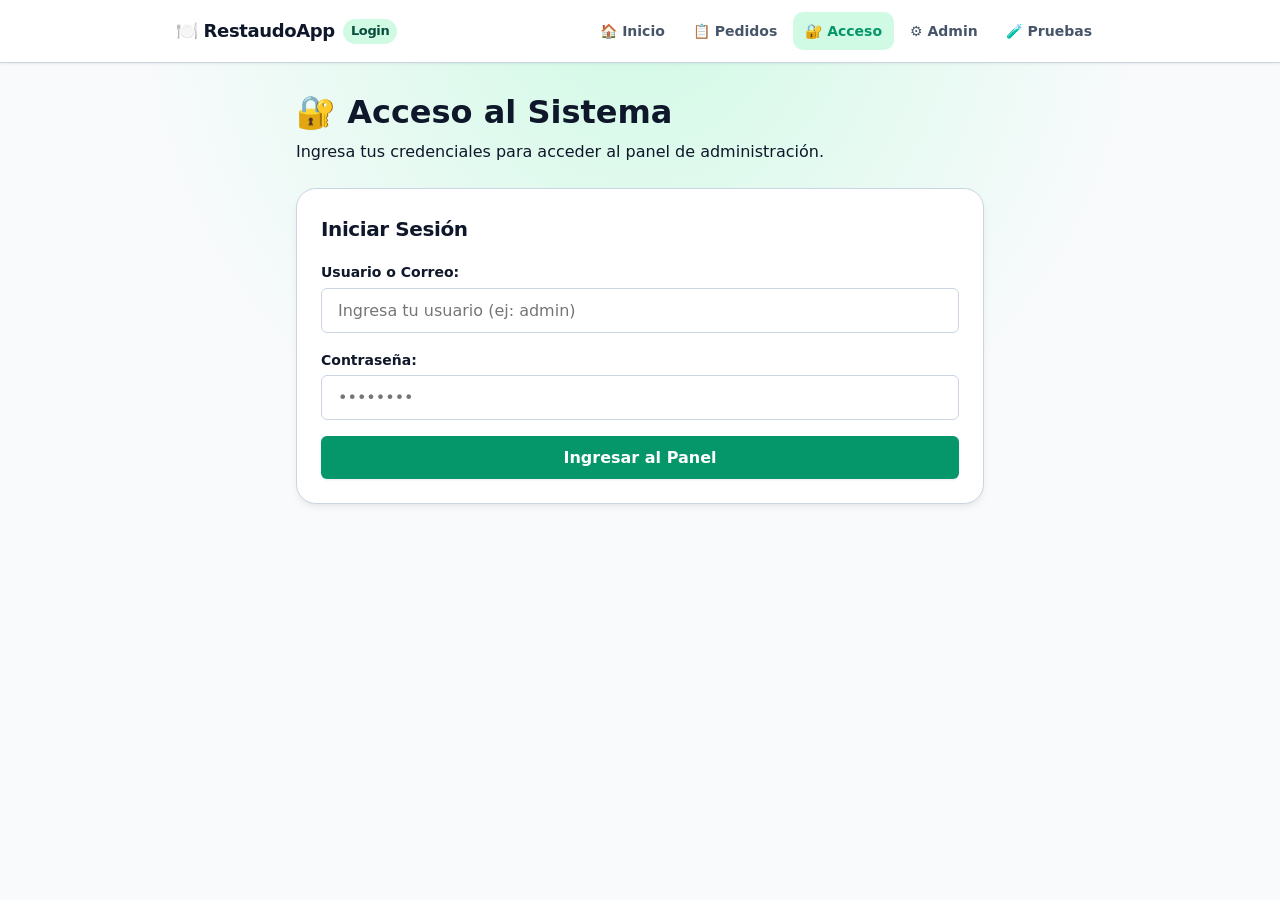
==== admin.html @ dc189461 "feat: renderizacion" ====
<!DOCTYPE html>
<html lang="es">
<head>
    <meta charset="UTF-8">
    <meta name="viewport" content="width=device-width, initial-scale=1.0">
    <title>RestoApp - Panel de Administración</title>
    <!-- Hoja de estilos unificada -->
    <link rel="stylesheet" href="css/styles.css">
</head>
<body>

    <!-- Barra de Navegación Global Compartida -->
    <header class="global-header">
        <div class="global-nav-container">
            <a href="index.html" class="brand-link">
                <span>🍽️ RestoApp</span>
                <span class="brand-badge">Admin</span>
            </a>

            <nav aria-label="Navegación principal">
                <ul class="nav-menu">
                    <li><a href="index.html" class="nav-menu-link">🏠 Inicio</a></li>
                    <li><a href="pedido.html" class="nav-menu-link">📋 Pedidos</a></li>
                    <li><a href="login.html" class="nav-menu-link">🔐 Acceso</a></li>
                    <li><a href="admin.html" class="nav-menu-link active">⚙️ Admin</a></li>
                    <li><a href="tests/test-runner.html" class="nav-menu-link">🧪 Pruebas</a></li>
                </ul>
            </nav>

            <div class="nav-actions">
                <span id="navUserBadge"></span>
                <button id="themeToggleBtn" class="theme-toggle-btn">🌙 Modo Oscuro</button>
            </div>
        </div>
    </header>

    <main class="app-container">
        <header class="app-header">
            <h1>⚙️ Panel de Administración</h1>
            <p>Gestiona el catálogo de platos conectado a Firebase Realtime Database.</p>
        </header>

        <!-- Mensaje de estado -->
        <div id="prodAlert" class="alert" role="alert"></div>

        <!-- Formulario para crear platos -->
        <section class="card">
            <h2 class="card-title">Crear Nuevo Plato</h2>
            
            <form id="formCreateProduct" class="form-layout" novalidate>
                <div class="form-group">
                    <label for="inputProdName" class="form-label">Nombre del Plato:</label>
                    <input 
                        type="text" 
                        id="inputProdName" 
                        class="form-control" 
                        placeholder="Ej: Pasta Carbonara" 
                        maxlength="100"
                        required
                    >
                </div>

                <div class="form-group">
                    <label for="inputProdPrice" class="form-label">Precio ($):</label>
                    <input 
                        type="number" 
                        id="inputProdPrice" 
                        class="form-control" 
                        min="1" 
                        max="50000000"
                        step="any" 
                        placeholder="Ej: 25000" 
                        required
                    >
                </div>

                <button type="submit" id="btnCrearProducto" class="btn btn-primary">
                    Guardar Plato en Firebase
                </button>
            </form>
        </section>

        <!-- Vista previa de platos en el catálogo -->
        <section class="card">
            <h2 class="card-title">Platos Registrados en el Menú</h2>
            <div id="menuItemsList" class="items-list">
                <!-- Se llena dinámicamente desde Firebase -->
            </div>
        </section>

        <!-- Botón para cerrar sesión -->
        <button id="btnLogout" class="btn btn-danger">
            Cerrar Sesión
        </button>
    </main>

    <!-- Scripts Modulares -->
    <script type="module" src="js/navbar.js"></script>
    <script type="module" src="js/pages/adminPage.js"></script>
</body>
</html>
---- css/styles.css ----
/* ==========================================================================
   RestoApp - Sistema de Gestión Gastronómica (MPA)
   Hoja de estilos unificada y modular (css/styles.css)
   ========================================================================== */

/* --------------------------------------------------------------------------
   1. Custom Properties (Variables de diseño / Design Tokens)
   -------------------------------------------------------------------------- */
:root {
  /* Paleta de Colores - Modo Claro (WCAG AA 4.5:1) */
  --color-primary: #059669;          /* Verde esmeralda accesible */
  --color-primary-hover: #047857;
  --color-primary-light: #d1fae5;
  --color-primary-text: #064e3b;
  --color-primary-glow: rgba(5, 150, 105, 0.2);
  
  --color-secondary: #2563eb;        /* Azul moderno */
  --color-secondary-hover: #1d4ed8;
  --color-secondary-light: #dbeafe;
  --color-secondary-text: #1e3a8a;
  
  --color-bg: #f8fafc;               /* Fondo neutro claro */
  --color-surface: #ffffff;          /* Tarjetas y modales */
  --color-surface-alt: #f1f5f9;      /* Fondos secundarios */
  
  --color-text-main: #0f172a;        /* Texto principal */
  --color-text-muted: #475569;       /* Texto secundario (> 4.5:1) */
  
  --color-border: #cbd5e1;           /* Bordes suaves */
  --color-border-focus: #059669;
  
  --color-success: #15803d;
  --color-success-bg: #dcfce7;
  --color-success-text: #14532d;
  
  --color-danger: #b91c1c;
  --color-danger-hover: #991b1b;
  --color-danger-bg: #fee2e2;
  --color-danger-text: #7f1d1d;

  --color-warning: #b45309;
  --color-warning-bg: #fef3c7;
  --color-warning-text: #78350f;

  /* Tipografía */
  --font-family-base: system-ui, -apple-system, BlinkMacSystemFont, 'Segoe UI', Roboto, Helvetica, Arial, sans-serif;
  --font-size-xs: 0.8125rem;
  --font-size-sm: 0.875rem;
  --font-size-base: 1rem;
  --font-size-lg: 1.125rem;
  --font-size-xl: 1.25rem;
  --font-size-2xl: 1.5rem;
  --font-size-3xl: 2rem;
  --font-size-4xl: 2.25rem;

  /* Espaciados */
  --spacing-1: 0.25rem;
  --spacing-2: 0.5rem;
  --spacing-3: 0.75rem;
  --spacing-4: 1rem;
  --spacing-5: 1.25rem;
  --spacing-6: 1.5rem;
  --spacing-8: 2rem;
  --spacing-10: 2.5rem;

  /* Bordes y Sombras */
  --radius-sm: 6px;
  --radius-md: 10px;
  --radius-lg: 16px;
  --radius-xl: 20px;
  --radius-full: 9999px;
  --shadow-sm: 0 1px 3px 0 rgba(0, 0, 0, 0.08);
  --shadow-md: 0 4px 10px -2px rgba(0, 0, 0, 0.08), 0 2px 4px -2px rgba(0, 0, 0, 0.04);
  --shadow-lg: 0 12px 24px -4px rgba(0, 0, 0, 0.1), 0 4px 8px -2px rgba(0, 0, 0, 0.05);
  --shadow-glow: 0 0 25px var(--color-primary-glow);
  
  /* Transiciones */
  --transition-fast: 0.15s cubic-bezier(0.4, 0, 0.2, 1);
  --transition-normal: 0.25s cubic-bezier(0.4, 0, 0.2, 1);
}

/* --------------------------------------------------------------------------
   2. Soporte para Modo Oscuro (Dark Mode)
   -------------------------------------------------------------------------- */
@media (prefers-color-scheme: dark) {
  :root {
    --color-primary: #10b981;
    --color-primary-hover: #34d399;
    --color-primary-light: rgba(16, 185, 129, 0.18);
    --color-primary-text: #6ee7b7;
    --color-primary-glow: rgba(16, 185, 129, 0.25);

    --color-secondary: #3b82f6;
    --color-secondary-hover: #60a5fa;
    --color-secondary-light: rgba(59, 130, 246, 0.18);
    --color-secondary-text: #93c5fd;

    --color-bg: #0b0f19;
    --color-surface: #131b2e;
    --color-surface-alt: #1e293b;

    --color-text-main: #f8fafc;
    --color-text-muted: #94a3b8;

    --color-border: #24324f;
    --color-border-focus: #10b981;

    --color-success: #22c55e;
    --color-success-bg: rgba(34, 197, 94, 0.18);
    --color-success-text: #86efac;

    --color-danger: #ef4444;
    --color-danger-hover: #f87171;
    --color-danger-bg: rgba(239, 68, 68, 0.18);
    --color-danger-text: #fca5a5;

    --color-warning: #f59e0b;
    --color-warning-bg: rgba(245, 158, 11, 0.18);
    --color-warning-text: #fcd34d;

    --shadow-md: 0 4px 14px 0 rgba(0, 0, 0, 0.4);
    --shadow-lg: 0 12px 28px 0 rgba(0, 0, 0, 0.5);
  }
}

body.dark-theme,
[data-theme="dark"] {
  --color-primary: #10b981;
  --color-primary-hover: #34d399;
  --color-primary-light: rgba(16, 185, 129, 0.18);
  --color-primary-text: #6ee7b7;
  --color-primary-glow: rgba(16, 185, 129, 0.25);

  --color-secondary: #3b82f6;
  --color-secondary-hover: #60a5fa;
  --color-secondary-light: rgba(59, 130, 246, 0.18);
  --color-secondary-text: #93c5fd;

  --color-bg: #0b0f19;
  --color-surface: #131b2e;
  --color-surface-alt: #1e293b;

  --color-text-main: #f8fafc;
  --color-text-muted: #94a3b8;

  --color-border: #24324f;
  --color-border-focus: #10b981;

  --color-success: #22c55e;
  --color-success-bg: rgba(34, 197, 94, 0.18);
  --color-success-text: #86efac;

  --color-danger: #ef4444;
  --color-danger-hover: #f87171;
  --color-danger-bg: rgba(239, 68, 68, 0.18);
  --color-danger-text: #fca5a5;

  --color-warning: #f59e0b;
  --color-warning-bg: rgba(245, 158, 11, 0.18);
  --color-warning-text: #fcd34d;
}

/* --------------------------------------------------------------------------
   3. Reset & Estilos Base
   -------------------------------------------------------------------------- */
*, *::before, *::after {
  box-sizing: border-box;
  margin: 0;
  padding: 0;
}

body {
  font-family: var(--font-family-base);
  background-color: var(--color-bg);
  background-image: radial-gradient(circle at 50% 0%, var(--color-primary-light) 0%, transparent 45%);
  background-repeat: no-repeat;
  color: var(--color-text-main);
  line-height: 1.6;
  min-height: 100vh;
  display: flex;
  flex-direction: column;
  align-items: center;
  padding: 0 0 var(--spacing-8) 0;
  -webkit-font-smoothing: antialiased;
  transition: background-color var(--transition-normal), color var(--transition-normal);
}

/* --------------------------------------------------------------------------
   4. Animaciones (@keyframes)
   -------------------------------------------------------------------------- */
@keyframes fadeInScale {
  from {
    opacity: 0;
    transform: scale(0.98) translateY(8px);
  }
  to {
    opacity: 1;
    transform: scale(1) translateY(0);
  }
}

@keyframes slideDownAlert {
  from {
    opacity: 0;
    transform: translateY(-8px);
  }
  to {
    opacity: 1;
    transform: translateY(0);
  }
}

@keyframes pulseDot {
  0% { transform: scale(0.95); opacity: 0.8; }
  50% { transform: scale(1.25); opacity: 1; }
  100% { transform: scale(0.95); opacity: 0.8; }
}

/* --------------------------------------------------------------------------
   5. Barra de Navegación Global (Header / Navbar)
   -------------------------------------------------------------------------- */
.global-header {
  width: 100%;
  background: var(--color-surface);
  backdrop-filter: blur(12px);
  border-bottom: 1px solid var(--color-border);
  box-shadow: var(--shadow-sm);
  position: sticky;
  top: 0;
  z-index: 100;
  transition: background-color var(--transition-normal), border-color var(--transition-normal);
}

.global-nav-container {
  max-width: 960px;
  margin: 0 auto;
  padding: var(--spacing-3) var(--spacing-4);
  display: flex;
  align-items: center;
  justify-content: space-between;
  gap: var(--spacing-4);
}

.brand-link {
  display: flex;
  align-items: center;
  gap: var(--spacing-2);
  text-decoration: none;
  font-weight: 800;
  font-size: var(--font-size-lg);
  color: var(--color-text-main);
  letter-spacing: -0.02em;
  transition: transform var(--transition-fast);
}

.brand-link:hover {
  transform: scale(1.02);
}

.brand-badge {
  font-size: var(--font-size-xs);
  font-weight: 700;
  background: var(--color-primary-light);
  color: var(--color-primary-text);
  padding: 2px 8px;
  border-radius: var(--radius-full);
}

.nav-menu {
  display: flex;
  align-items: center;
  list-style: none;
  gap: var(--spacing-1);
}

.nav-menu-link {
  display: inline-flex;
  align-items: center;
  gap: var(--spacing-1);
  padding: var(--spacing-2) var(--spacing-3);
  font-size: var(--font-size-sm);
  font-weight: 600;
  color: var(--color-text-muted);
  text-decoration: none;
  border-radius: var(--radius-md);
  transition: color var(--transition-fast), background-color var(--transition-fast);
}

.nav-menu-link:hover {
  color: var(--color-text-main);
  background-color: var(--color-surface-alt);
}

.nav-menu-link.active {
  color: var(--color-primary);
  background-color: var(--color-primary-light);
}

.nav-actions {
  display: flex;
  align-items: center;
  gap: var(--spacing-2);
}

.theme-toggle-btn {
  background: var(--color-surface-alt);
  color: var(--color-text-main);
  border: 1px solid var(--color-border);
  border-radius: var(--radius-full);
  padding: var(--spacing-2) var(--spacing-3);
  font-size: var(--font-size-xs);
  font-weight: 600;
  cursor: pointer;
  display: inline-flex;
  align-items: center;
  gap: var(--spacing-1);
  transition: all var(--transition-fast);
}

.theme-toggle-btn:hover {
  border-color: var(--color-primary);
  transform: scale(1.04);
}

.user-pill {
  font-size: var(--font-size-xs);
  font-weight: 700;
  background: var(--color-secondary-light);
  color: var(--color-secondary-text);
  padding: var(--spacing-1) var(--spacing-3);
  border-radius: var(--radius-full);
  display: inline-flex;
  align-items: center;
}

/* --------------------------------------------------------------------------
   6. Layout Principal y Hero de Inicio (index.html)
   -------------------------------------------------------------------------- */
.app-container {
  width: 100%;
  max-width: 720px;
  margin: var(--spacing-6) auto 0 auto;
  padding: 0 var(--spacing-4);
  display: flex;
  flex-direction: column;
  gap: var(--spacing-6);
  animation: fadeInScale 0.35s ease-out;
}

/* Hero Header Especial */
.hero-card {
  text-align: center;
  padding: var(--spacing-8) var(--spacing-6);
  background: var(--color-surface);
  border: 1px solid var(--color-border);
  border-radius: var(--radius-xl);
  box-shadow: var(--shadow-lg);
  display: flex;
  flex-direction: column;
  align-items: center;
  gap: var(--spacing-3);
  position: relative;
  overflow: hidden;
}

.hero-pill-tag {
  display: inline-flex;
  align-items: center;
  gap: var(--spacing-1);
  padding: var(--spacing-1) var(--spacing-3);
  background: var(--color-primary-light);
  color: var(--color-primary-text);
  border-radius: var(--radius-full);
  font-size: var(--font-size-xs);
  font-weight: 700;
  text-transform: uppercase;
  letter-spacing: 0.04em;
}

.hero-title {
  font-size: var(--font-size-3xl);
  font-weight: 900;
  color: var(--color-text-main);
  letter-spacing: -0.03em;
  line-height: 1.2;
}

.hero-subtitle {
  color: var(--color-text-muted);
  font-size: var(--font-size-base);
  max-width: 520px;
  line-height: 1.6;
}

.hero-cta-group {
  display: flex;
  gap: var(--spacing-3);
  margin-top: var(--spacing-2);
  width: 100%;
  max-width: 440px;
}

.btn-hero {
  flex: 1;
  padding: var(--spacing-3) var(--spacing-4);
  font-size: var(--font-size-sm);
  font-weight: 700;
  border-radius: var(--radius-md);
  text-decoration: none;
  display: inline-flex;
  align-items: center;
  justify-content: center;
  gap: var(--spacing-2);
  transition: all var(--transition-fast);
}

.btn-hero-primary {
  background: var(--color-primary);
  color: #ffffff;
  box-shadow: 0 4px 12px var(--color-primary-glow);
}

.btn-hero-primary:hover {
  background: var(--color-primary-hover);
  transform: translateY(-2px);
  box-shadow: 0 6px 16px var(--color-primary-glow);
}

.btn-hero-secondary {
  background: var(--color-surface-alt);
  color: var(--color-text-main);
  border: 1px solid var(--color-border);
}

.btn-hero-secondary:hover {
  background: var(--color-surface);
  border-color: var(--color-primary);
  transform: translateY(-2px);
}

/* Indicador de Estado de Conexión */
.status-indicator {
  display: inline-flex;
  align-items: center;
  gap: var(--spacing-2);
  padding: var(--spacing-1) var(--spacing-4);
  background-color: var(--color-surface-alt);
  border: 1px solid var(--color-border);
  border-radius: var(--radius-full);
  font-size: var(--font-size-xs);
  color: var(--color-text-muted);
}

.status-dot {
  width: 8px;
  height: 8px;
  border-radius: 50%;
  background-color: #10b981;
  display: inline-block;
  animation: pulseDot 2s infinite ease-in-out;
}

/* Barra de Chips de Características */
.features-bar {
  display: flex;
  justify-content: center;
  flex-wrap: wrap;
  gap: var(--spacing-2);
  margin-top: var(--spacing-2);
}

.feature-chip {
  display: inline-flex;
  align-items: center;
  gap: var(--spacing-1);
  padding: var(--spacing-1) var(--spacing-3);
  background-color: var(--color-surface-alt);
  border: 1px solid var(--color-border);
  border-radius: var(--radius-full);
  font-size: var(--font-size-xs);
  font-weight: 600;
  color: var(--color-text-muted);
}

/* --------------------------------------------------------------------------
   7. Tarjetas (Cards)
   -------------------------------------------------------------------------- */
.card {
  background: var(--color-surface);
  border: 1px solid var(--color-border);
  border-radius: var(--radius-xl);
  padding: var(--spacing-6);
  box-shadow: var(--shadow-md);
  transition: background-color var(--transition-normal), border-color var(--transition-normal), box-shadow var(--transition-normal);
}

.card-title {
  font-size: var(--font-size-xl);
  font-weight: 700;
  color: var(--color-text-main);
  margin-bottom: var(--spacing-4);
  letter-spacing: -0.02em;
}

/* --------------------------------------------------------------------------
   8. Grid de Módulos (Menu Cards en index.html)
   -------------------------------------------------------------------------- */
.menu-grid {
  display: grid;
  grid-template-columns: 1fr;
  gap: var(--spacing-4);
}

.menu-card {
  display: flex;
  flex-direction: column;
  gap: var(--spacing-2);
  padding: var(--spacing-5);
  border: 1px solid var(--color-border);
  border-radius: var(--radius-lg);
  background: var(--color-surface);
  text-decoration: none;
  color: var(--color-text-main);
  transition: transform var(--transition-fast), border-color var(--transition-fast), box-shadow var(--transition-fast);
  box-shadow: var(--shadow-sm);
  position: relative;
  overflow: hidden;
}

.menu-card::before {
  content: '';
  position: absolute;
  top: 0;
  left: 0;
  width: 5px;
  height: 100%;
  background: var(--color-primary);
  opacity: 0;
  transition: opacity var(--transition-fast);
}

.menu-card:hover {
  transform: translateY(-3px);
  border-color: var(--color-primary);
  box-shadow: var(--shadow-lg);
}

.menu-card:hover::before {
  opacity: 1;
}

.menu-card-header {
  display: flex;
  justify-content: space-between;
  align-items: center;
  gap: var(--spacing-2);
}

.menu-card h3 {
  font-size: var(--font-size-lg);
  font-weight: 700;
  color: var(--color-text-main);
  transition: color var(--transition-fast);
}

.menu-card:hover h3 {
  color: var(--color-primary);
}

.menu-card p {
  font-size: var(--font-size-sm);
  color: var(--color-text-muted);
  line-height: 1.5;
}

.menu-card-action {
  font-size: var(--font-size-xs);
  font-weight: 700;
  color: var(--color-secondary);
  margin-top: var(--spacing-1);
  display: inline-flex;
  align-items: center;
  gap: var(--spacing-1);
  transition: transform var(--transition-fast), color var(--transition-fast);
}

.menu-card:hover .menu-card-action {
  color: var(--color-primary);
  transform: translateX(4px);
}

.badge {
  font-size: 0.7rem;
  font-weight: 700;
  padding: 2px 8px;
  border-radius: var(--radius-full);
  text-transform: uppercase;
  letter-spacing: 0.05em;
}

.badge-primary { background: var(--color-primary-light); color: var(--color-primary-text); }
.badge-secondary { background: var(--color-secondary-light); color: var(--color-secondary-text); }
.badge-warning { background: var(--color-warning-bg); color: var(--color-warning-text); }
.badge-info { background: #e0f2fe; color: #0369a1; }

.btn-link {
  font-size: var(--font-size-sm);
  font-weight: 700;
  color: var(--color-primary);
  text-decoration: none;
  transition: color var(--transition-fast);
}

.btn-link:hover {
  color: var(--color-primary-hover);
  text-decoration: underline;
}

/* --------------------------------------------------------------------------
   9. Formularios
   -------------------------------------------------------------------------- */
.form-layout {
  display: flex;
  flex-direction: column;
  gap: var(--spacing-4);
}

.form-group {
  display: flex;
  flex-direction: column;
  gap: var(--spacing-1);
}

.form-label {
  font-size: var(--font-size-sm);
  font-weight: 600;
  color: var(--color-text-main);
}

.form-control {
  width: 100%;
  padding: var(--spacing-3) var(--spacing-4);
  font-size: var(--font-size-base);
  font-family: inherit;
  color: var(--color-text-main);
  background-color: var(--color-surface);
  border: 1px solid var(--color-border);
  border-radius: var(--radius-sm);
  outline: none;
  transition: border-color var(--transition-fast), box-shadow var(--transition-fast), background-color var(--transition-normal);
}

.form-control:focus,
.form-control:focus-visible {
  border-color: var(--color-border-focus);
  box-shadow: 0 0 0 3px rgba(16, 185, 129, 0.25);
}

.form-control[readonly],
.form-control:disabled {
  background-color: var(--color-surface-alt);
  color: var(--color-text-muted);
  cursor: not-allowed;
}

/* --------------------------------------------------------------------------
   10. Botones
   -------------------------------------------------------------------------- */
.btn {
  display: inline-flex;
  align-items: center;
  justify-content: center;
  gap: var(--spacing-2);
  width: 100%;
  padding: var(--spacing-3) var(--spacing-5);
  font-size: var(--font-size-base);
  font-weight: 700;
  font-family: inherit;
  border: none;
  border-radius: var(--radius-sm);
  cursor: pointer;
  text-decoration: none;
  transition: background-color var(--transition-fast), transform var(--transition-fast), box-shadow var(--transition-fast);
  box-shadow: var(--shadow-sm);
}

.btn:focus-visible {
  outline: 3px solid var(--color-secondary);
  outline-offset: 2px;
}

.btn:active {
  transform: translateY(0);
}

.btn:disabled {
  opacity: 0.65;
  cursor: not-allowed;
  transform: none;
}

.btn-primary {
  background-color: var(--color-primary);
  color: #ffffff;
}

.btn-primary:hover:not(:disabled) {
  background-color: var(--color-primary-hover);
  transform: translateY(-1px);
  box-shadow: var(--shadow-md);
}

.btn-danger {
  background-color: var(--color-danger);
  color: #ffffff;
}

.btn-danger:hover:not(:disabled) {
  background-color: var(--color-danger-hover);
  transform: translateY(-1px);
}

/* --------------------------------------------------------------------------
   11. Alertas y Resumen
   -------------------------------------------------------------------------- */
.alert {
  padding: var(--spacing-4);
  border-radius: var(--radius-md);
  font-size: var(--font-size-sm);
  font-weight: 500;
  line-height: 1.5;
  display: none;
}

.alert.show {
  display: block;
  animation: slideDownAlert 0.25s cubic-bezier(0.16, 1, 0.3, 1);
}

.alert-success {
  background-color: var(--color-success-bg);
  color: var(--color-success-text);
  border: 1px solid var(--color-success);
}

.alert-danger {
  background-color: var(--color-danger-bg);
  color: var(--color-danger-text);
  border: 1px solid var(--color-danger);
}

.alert-info {
  background-color: var(--color-primary-light);
  color: var(--color-primary-text);
  border: 1px solid var(--color-primary);
}

.order-summary {
  display: flex;
  flex-direction: column;
  gap: var(--spacing-2);
}

.summary-row {
  display: flex;
  justify-content: space-between;
  font-size: var(--font-size-sm);
}

.summary-row.total {
  font-size: var(--font-size-lg);
  font-weight: 700;
  border-top: 1px solid var(--color-border);
  padding-top: var(--spacing-2);
  margin-top: var(--spacing-1);
}

.items-list {
  display: flex;
  flex-direction: column;
  gap: var(--spacing-2);
  margin-top: var(--spacing-4);
  max-height: 260px;
  overflow-y: auto;
}

.item-badge {
  display: flex;
  justify-content: space-between;
  align-items: center;
  padding: var(--spacing-3) var(--spacing-4);
  background-color: var(--color-surface-alt);
  border: 1px solid var(--color-border);
  border-radius: var(--radius-sm);
  font-size: var(--font-size-sm);
  transition: transform var(--transition-fast), border-color var(--transition-fast);
}

.item-badge:hover {
  border-color: var(--color-primary);
  transform: translateX(2px);
}

/* --------------------------------------------------------------------------
   12. Media Queries (Responsividad y Menú Móvil)
   -------------------------------------------------------------------------- */
@media (max-width: 680px) {
  .global-nav-container {
    flex-direction: column;
    align-items: stretch;
    gap: var(--spacing-2);
  }

  .nav-menu {
    overflow-x: auto;
    white-space: nowrap;
    padding-bottom: var(--spacing-1);
    justify-content: flex-start;
  }

  .nav-actions {
    justify-content: space-between;
  }

  .app-container {
    max-width: 100%;
    margin-top: var(--spacing-4);
  }

  .hero-card {
    padding: var(--spacing-6) var(--spacing-4);
  }

  .hero-title {
    font-size: var(--font-size-2xl);
  }

  .hero-cta-group {
    flex-direction: column;
    width: 100%;
  }

  .card {
    padding: var(--spacing-4);
  }
}
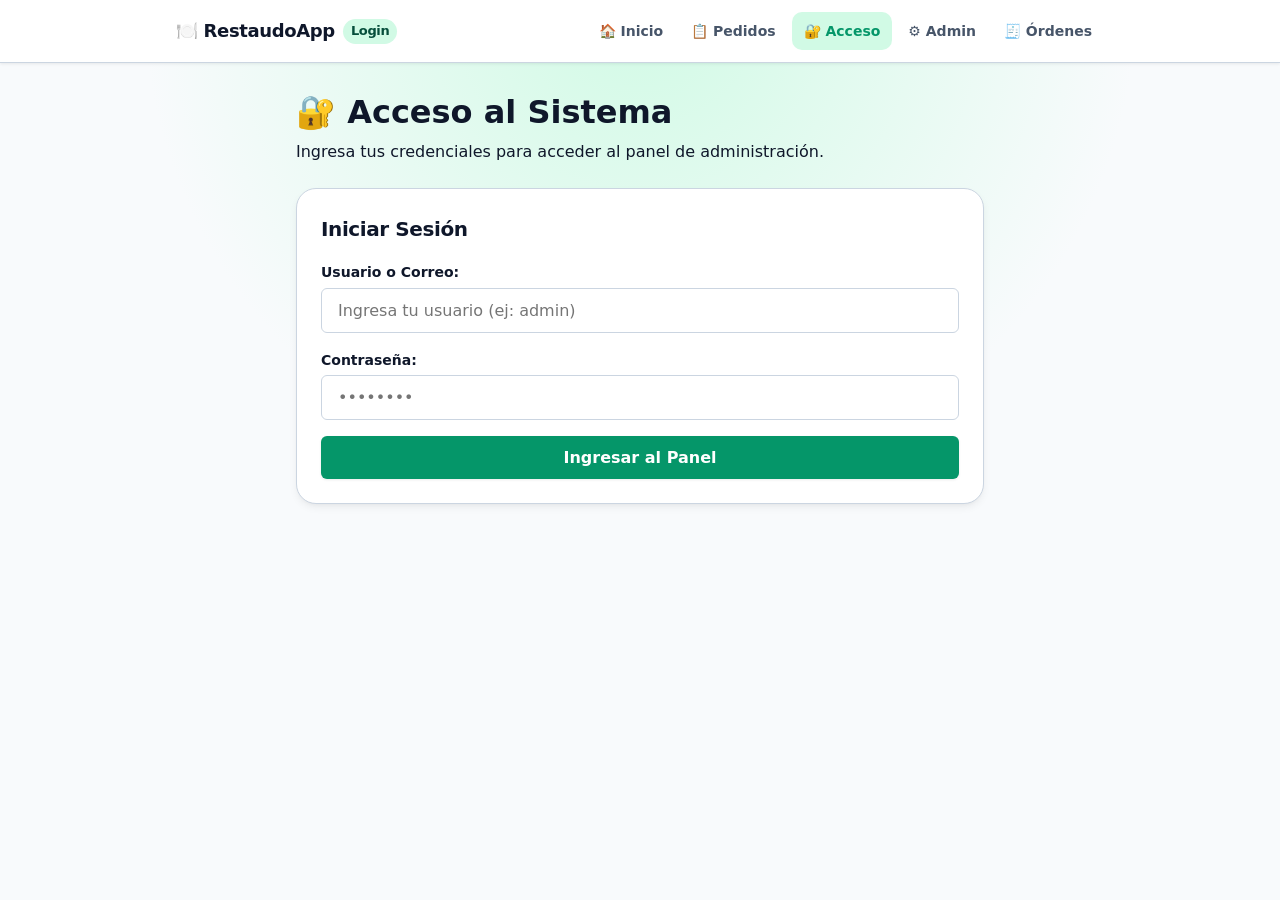
==== commit 98f8386c: "feat: proyecto mejorado" ====
--- a/admin.html
+++ b/admin.html
@@ -23,7 +23,7 @@
                     <li><a href="pedido.html" class="nav-menu-link">📋 Pedidos</a></li>
                     <li><a href="login.html" class="nav-menu-link">🔐 Acceso</a></li>
                     <li><a href="admin.html" class="nav-menu-link active">⚙️ Admin</a></li>
-                    <li><a href="tests/test-runner.html" class="nav-menu-link">🧪 Pruebas</a></li>
+                    <li><a href="orders.html" class="nav-menu-link">🧾 Órdenes</a></li>
                 </ul>
             </nav>
 
@@ -43,10 +43,16 @@
         <!-- Mensaje de estado -->
         <div id="prodAlert" class="alert" role="alert"></div>
 
-        <!-- Formulario para crear platos -->
+        <!-- Formulario para crear / editar platos -->
         <section class="card">
-            <h2 class="card-title">Crear Nuevo Plato</h2>
-            
+            <h2 class="card-title" id="formSectionTitle">Crear Nuevo Plato</h2>
+
+            <!-- Banner visible solo cuando se está editando un plato existente -->
+            <div id="editBanner" class="form-edit-banner">
+                <span>✏️ Editando: <strong id="editBannerName"></strong></span>
+                <button type="button" id="btnCancelarEdicion">Cancelar edición</button>
+            </div>
+
             <form id="formCreateProduct" class="form-layout" novalidate>
                 <div class="form-group">
                     <label for="inputProdName" class="form-label">Nombre del Plato:</label>
@@ -83,6 +89,18 @@
         <!-- Vista previa de platos en el catálogo -->
         <section class="card">
             <h2 class="card-title">Platos Registrados en el Menú</h2>
+
+            <div class="catalog-toolbar">
+                <input
+                    type="search"
+                    id="adminMenuSearch"
+                    class="form-control catalog-search"
+                    placeholder="🔍 Buscar plato registrado..."
+                    aria-label="Buscar plato en el menú"
+                >
+                <span id="adminMenuCount" class="catalog-count">0 platos</span>
+            </div>
+
             <div id="menuItemsList" class="items-list">
                 <!-- Se llena dinámicamente desde Firebase -->
             </div>
--- a/css/styles.css
+++ b/css/styles.css
@@ -802,7 +802,262 @@
 }
 
 /* --------------------------------------------------------------------------
-   12. Media Queries (Responsividad y Menú Móvil)
+   13. Catálogo de Platos (index.html)
+   -------------------------------------------------------------------------- */
+.catalog-toolbar {
+  display: flex;
+  align-items: center;
+  gap: var(--spacing-3);
+  margin-bottom: var(--spacing-5);
+}
+
+.catalog-search {
+  flex: 1;
+}
+
+.catalog-count {
+  flex-shrink: 0;
+  font-size: var(--font-size-xs);
+  font-weight: 700;
+  color: var(--color-text-muted);
+  background: var(--color-surface-alt);
+  border: 1px solid var(--color-border);
+  padding: var(--spacing-2) var(--spacing-3);
+  border-radius: var(--radius-full);
+  white-space: nowrap;
+}
+
+.catalog-grid {
+  display: grid;
+  grid-template-columns: repeat(auto-fill, minmax(220px, 1fr));
+  gap: var(--spacing-4);
+}
+
+.catalog-card {
+  display: flex;
+  flex-direction: column;
+  align-items: center;
+  text-align: center;
+  gap: var(--spacing-2);
+  padding: var(--spacing-5) var(--spacing-4);
+  background: var(--color-surface);
+  border: 1px solid var(--color-border);
+  border-radius: var(--radius-lg);
+  box-shadow: var(--shadow-sm);
+  transition: transform var(--transition-fast), border-color var(--transition-fast), box-shadow var(--transition-fast);
+  animation: fadeInScale 0.3s ease-out;
+}
+
+.catalog-card:hover {
+  transform: translateY(-4px);
+  border-color: var(--color-primary);
+  box-shadow: var(--shadow-lg);
+}
+
+.catalog-card-icon {
+  width: 56px;
+  height: 56px;
+  display: flex;
+  align-items: center;
+  justify-content: center;
+  font-size: 1.75rem;
+  background: var(--color-primary-light);
+  border-radius: var(--radius-full);
+  margin-bottom: var(--spacing-1);
+}
+
+.catalog-card-name {
+  font-size: var(--font-size-base);
+  font-weight: 700;
+  color: var(--color-text-main);
+  line-height: 1.3;
+}
+
+.catalog-card-price {
+  font-size: var(--font-size-lg);
+  font-weight: 800;
+  color: var(--color-primary);
+}
+
+.catalog-card-btn {
+  width: 100%;
+  margin-top: var(--spacing-2);
+  padding: var(--spacing-2) var(--spacing-4);
+  font-size: var(--font-size-sm);
+}
+
+.catalog-state {
+  text-align: center;
+  color: var(--color-text-muted);
+  font-size: var(--font-size-sm);
+  padding: var(--spacing-6) var(--spacing-4);
+  grid-column: 1 / -1;
+}
+
+/* --------------------------------------------------------------------------
+   14. Botones Sutiles de Acción (Admin: editar / eliminar)
+   -------------------------------------------------------------------------- */
+.admin-item {
+  gap: var(--spacing-3);
+}
+
+.admin-item-info {
+  display: flex;
+  flex-direction: column;
+  gap: 2px;
+  overflow: hidden;
+}
+
+.admin-item-name {
+  font-weight: 700;
+  white-space: nowrap;
+  overflow: hidden;
+  text-overflow: ellipsis;
+}
+
+.admin-item-price {
+  color: var(--color-primary-hover);
+  font-weight: 600;
+  font-size: var(--font-size-xs);
+}
+
+.admin-item-actions {
+  display: flex;
+  align-items: center;
+  gap: var(--spacing-1);
+  flex-shrink: 0;
+}
+
+.btn-icon-subtle {
+  display: inline-flex;
+  align-items: center;
+  justify-content: center;
+  width: 32px;
+  height: 32px;
+  padding: 0;
+  border: 1px solid transparent;
+  border-radius: var(--radius-sm);
+  background: transparent;
+  color: var(--color-text-muted);
+  font-size: 0.95rem;
+  cursor: pointer;
+  opacity: 0.65;
+  transition: opacity var(--transition-fast), background-color var(--transition-fast), color var(--transition-fast), border-color var(--transition-fast);
+}
+
+.btn-icon-subtle:hover {
+  opacity: 1;
+}
+
+.btn-icon-subtle.icon-edit:hover {
+  background: var(--color-secondary-light);
+  color: var(--color-secondary-text);
+  border-color: var(--color-secondary);
+}
+
+.btn-icon-subtle.icon-delete:hover {
+  background: var(--color-danger-bg);
+  color: var(--color-danger-text);
+  border-color: var(--color-danger);
+}
+
+.form-edit-banner {
+  display: none;
+  align-items: center;
+  justify-content: space-between;
+  gap: var(--spacing-3);
+  padding: var(--spacing-3) var(--spacing-4);
+  margin-bottom: var(--spacing-4);
+  background: var(--color-secondary-light);
+  color: var(--color-secondary-text);
+  border: 1px solid var(--color-secondary);
+  border-radius: var(--radius-md);
+  font-size: var(--font-size-sm);
+  font-weight: 600;
+}
+
+.form-edit-banner.show {
+  display: flex;
+  animation: slideDownAlert 0.2s ease-out;
+}
+
+.form-edit-banner button {
+  background: none;
+  border: none;
+  color: inherit;
+  font-weight: 700;
+  text-decoration: underline;
+  cursor: pointer;
+  font-size: inherit;
+}
+
+/* --------------------------------------------------------------------------
+   15. Sección de Órdenes Guardadas (orders.html)
+   -------------------------------------------------------------------------- */
+.orders-toolbar {
+  display: flex;
+  align-items: center;
+  justify-content: space-between;
+  gap: var(--spacing-3);
+  margin-bottom: var(--spacing-5);
+  flex-wrap: wrap;
+}
+
+.orders-total-pill {
+  font-size: var(--font-size-sm);
+  font-weight: 700;
+  color: var(--color-primary-text);
+  background: var(--color-primary-light);
+  border: 1px solid var(--color-primary);
+  padding: var(--spacing-2) var(--spacing-4);
+  border-radius: var(--radius-full);
+}
+
+.orders-list {
+  display: flex;
+  flex-direction: column;
+  gap: var(--spacing-3);
+}
+
+.order-list-card {
+  padding: var(--spacing-4) var(--spacing-5);
+  background: var(--color-surface-alt);
+  border: 1px solid var(--color-border);
+  border-radius: var(--radius-md);
+  transition: border-color var(--transition-fast);
+}
+
+.order-list-card:hover {
+  border-color: var(--color-primary);
+}
+
+.order-list-header {
+  display: flex;
+  justify-content: space-between;
+  align-items: baseline;
+  gap: var(--spacing-2);
+  margin-bottom: var(--spacing-2);
+}
+
+.order-list-dish {
+  font-weight: 700;
+  font-size: var(--font-size-base);
+}
+
+.order-list-date {
+  font-size: var(--font-size-xs);
+  color: var(--color-text-muted);
+  white-space: nowrap;
+}
+
+.order-list-total {
+  font-weight: 800;
+  color: var(--color-primary);
+  font-size: var(--font-size-lg);
+}
+
+/* --------------------------------------------------------------------------
+   16. Media Queries (Responsividad y Menú Móvil)
    -------------------------------------------------------------------------- */
 @media (max-width: 680px) {
   .global-nav-container {
@@ -843,4 +1098,17 @@
   .card {
     padding: var(--spacing-4);
   }
-}
+
+  .catalog-toolbar {
+    flex-direction: column;
+    align-items: stretch;
+  }
+
+  .catalog-count {
+    text-align: center;
+  }
+
+  .admin-item {
+    flex-wrap: wrap;
+  }
+}
